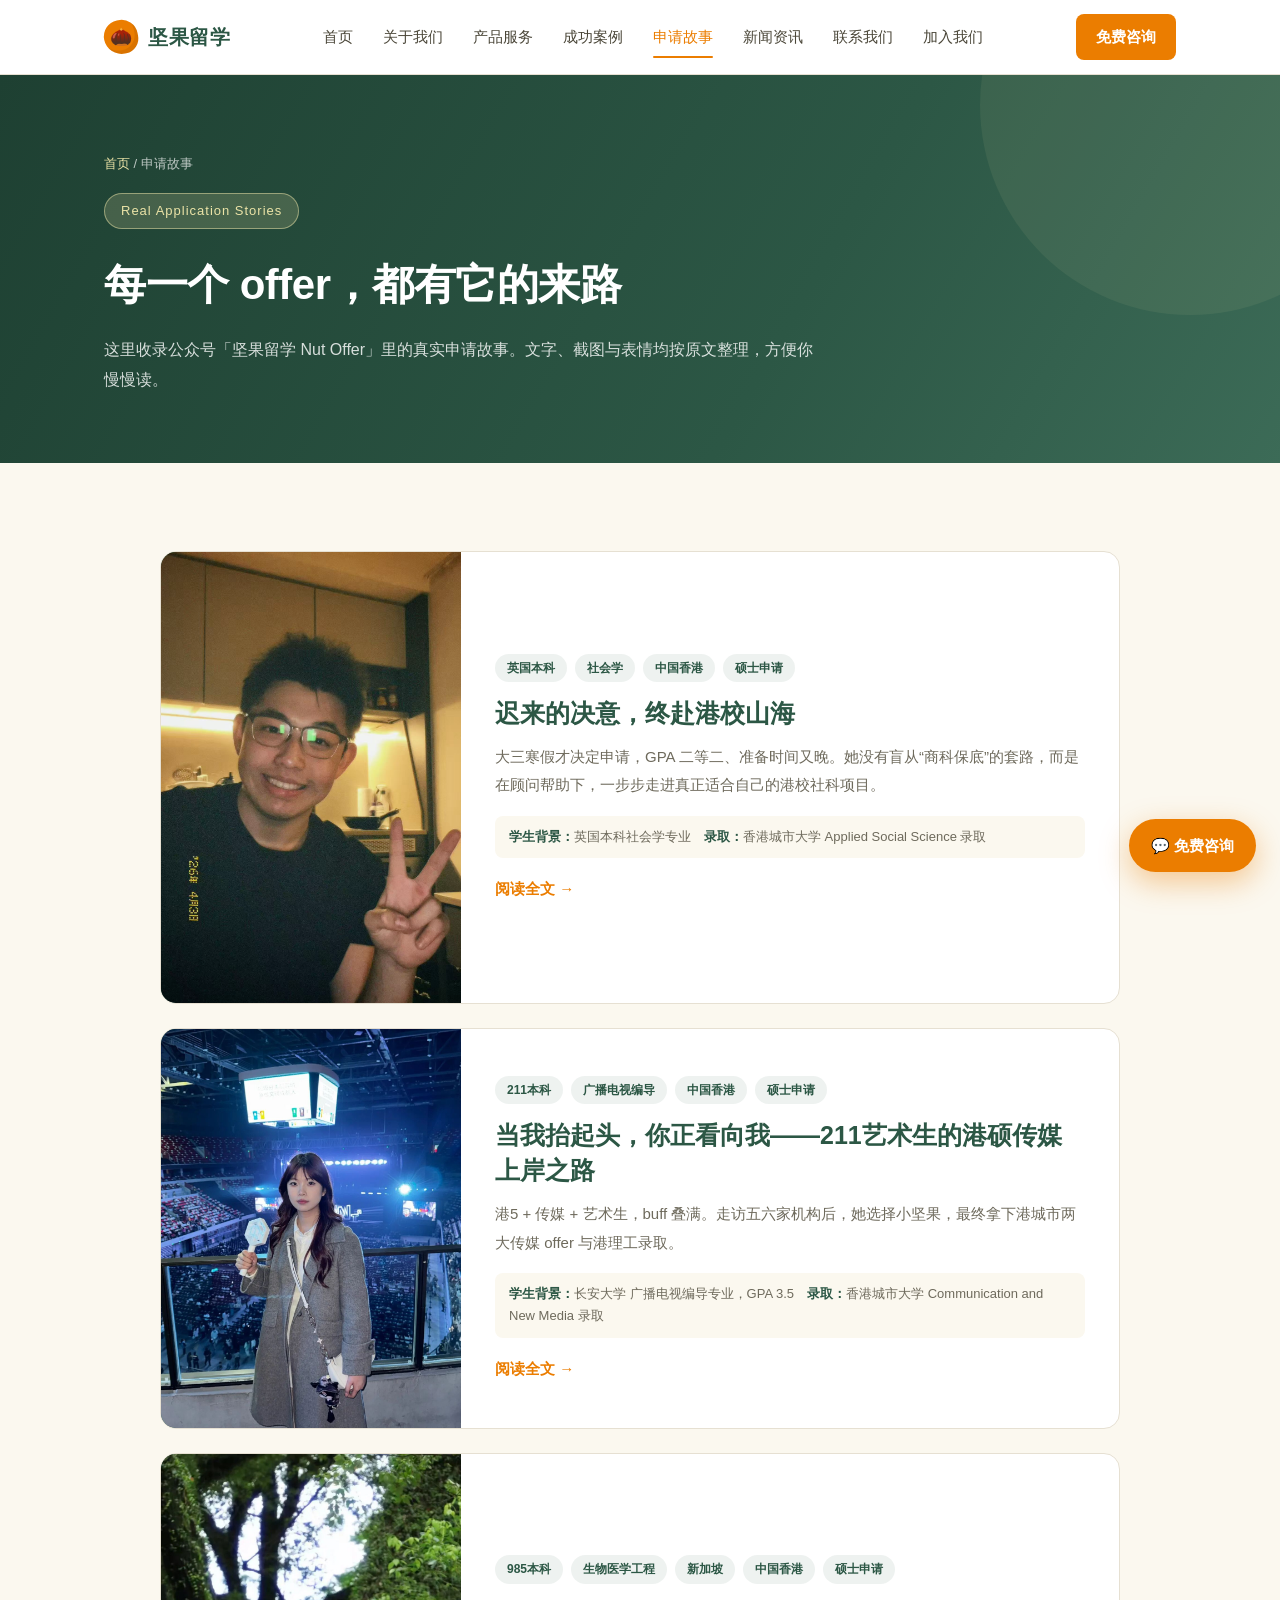
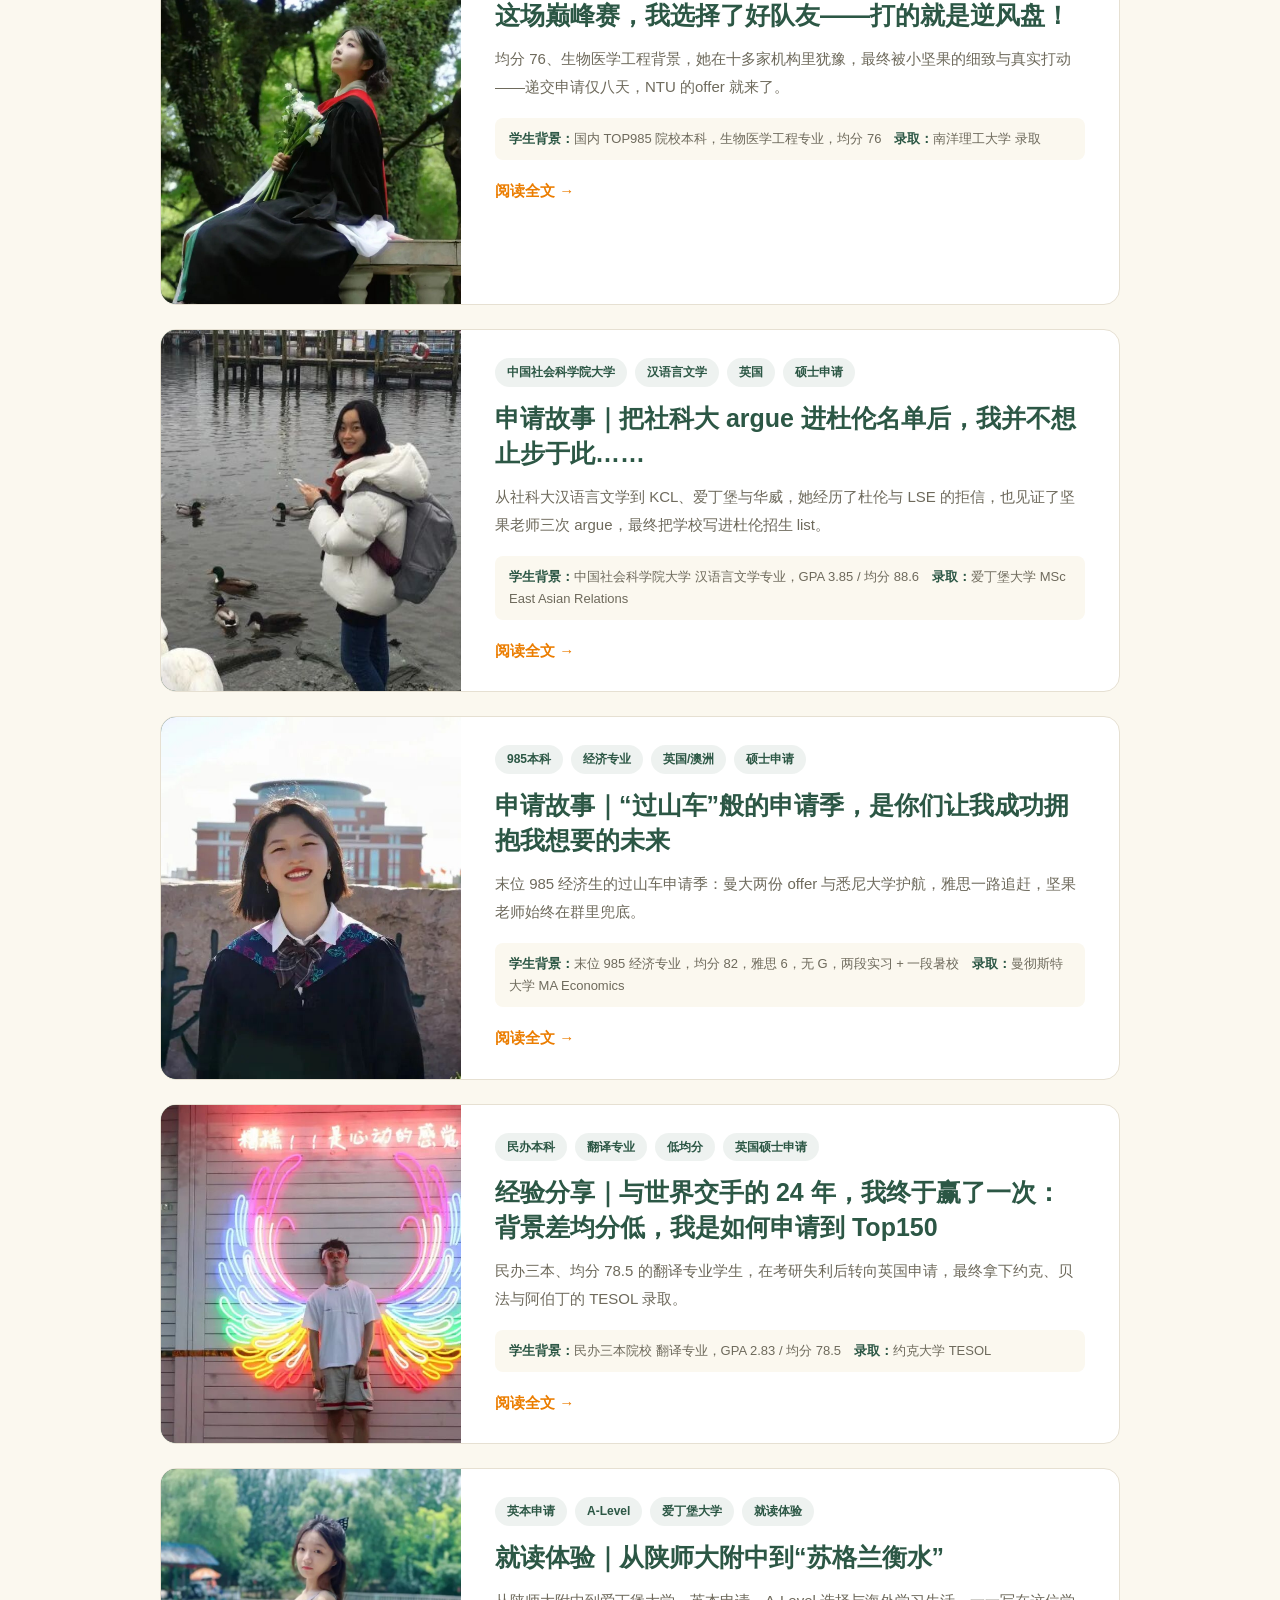
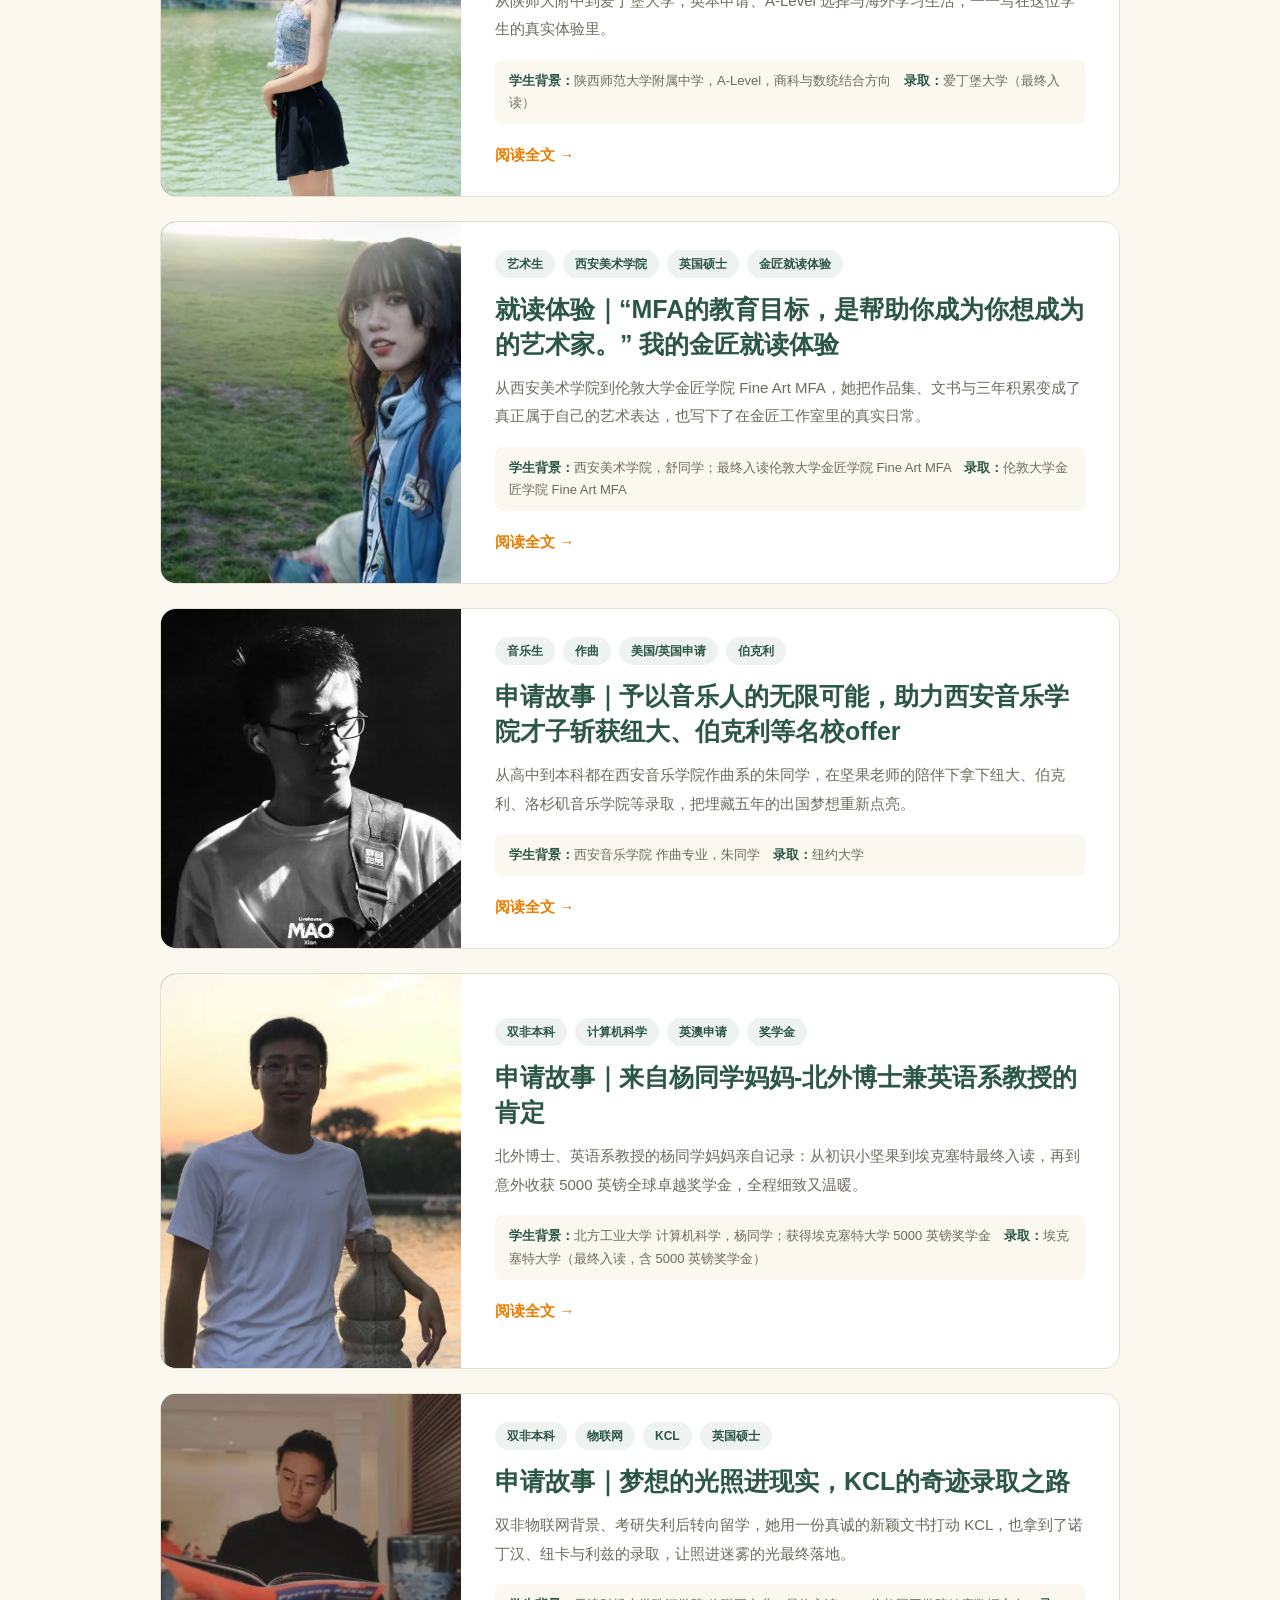
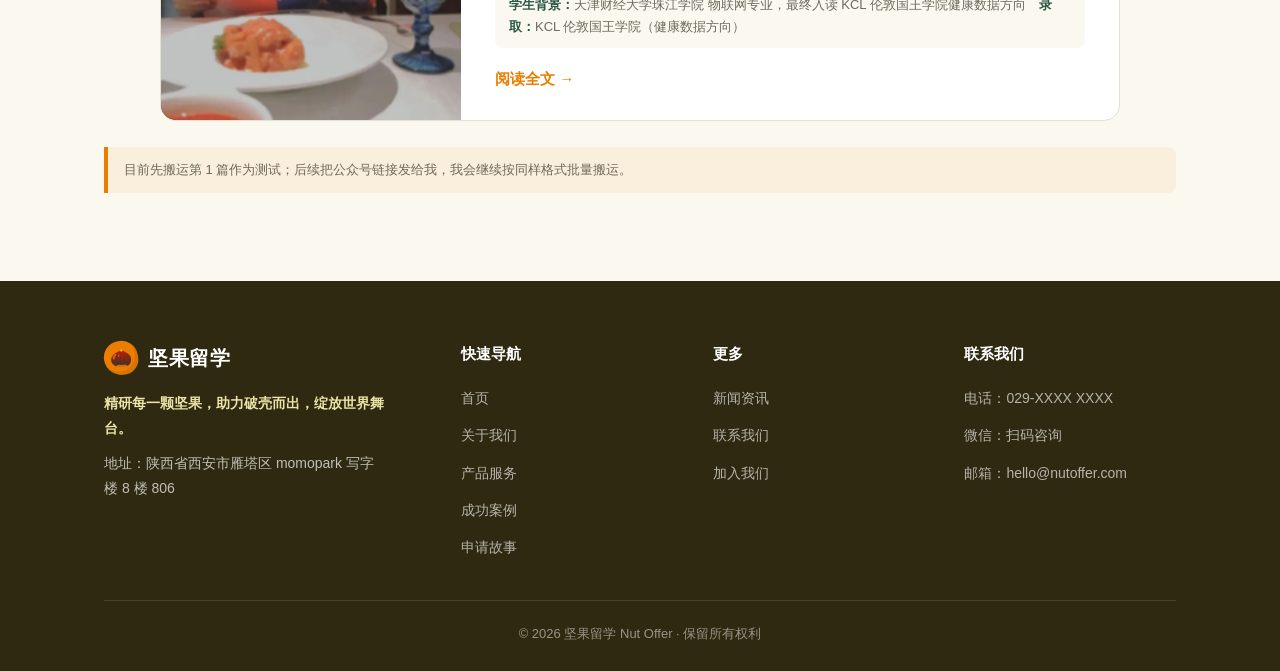
==== stories.html @ 813d14d1 "初始化坚果留学官网：11篇故事素材与完整站点" ====
<!DOCTYPE html>
<html lang="zh-CN">
<head>
<meta charset="UTF-8">
<meta name="viewport" content="width=device-width, initial-scale=1.0">
<title>申请故事 — 坚果留学</title>
<link rel="stylesheet" href="assets/css/style.css">
<script src="assets/js/components.js"></script>
<script src="assets/js/data.js"></script>
<script src="assets/js/main.js"></script>
</head>
<body>

<div id="site-header"></div>

<section class="page-hero">
  <div class="wrap">
    <div class="crumb"><a href="index.html">首页</a> / 申请故事</div>
    <span class="hero-tag">Real Application Stories</span>
    <h1>每一个 offer，都有它的来路</h1>
    <p>这里收录公众号「坚果留学 Nut Offer」里的真实申请故事。文字、截图与表情均按原文整理，方便你慢慢读。</p>
  </div>
</section>

<section style="background:var(--cream)">
  <div class="wrap">
    <div class="story-list-grid" data-render="stories"></div>
    <div class="notice">目前先搬运第 1 篇作为测试；后续把公众号链接发给我，我会继续按同样格式批量搬运。</div>
  </div>
</section>

<div id="site-footer"></div>

</body>
</html>
---- assets/css/style.css ----
/* ============================================================
   坚果留学 Nut Offer — 全站共享样式
   设计系统来自 PROJECT_BRIEF.md，勿随意改色值
   ============================================================ */
:root{
  --orange:#EB7D00;
  --orange-dark:#C96800;
  --green:#2C5745;
  --green-deep:#1E4032;
  --vanilla:#EBE3A7;
  --brown:#2E2910;
  --cream:#FBF8EF;
  --white:#FFFFFF;
  --ink:#2E2910;
  --muted:#6E6A5C;
  --line:#E6E0D2;
  --radius-card:16px;
  --radius-btn:8px;
}
*{margin:0;padding:0;box-sizing:border-box}
html{scroll-behavior:smooth}
body{
  font-family:"PingFang SC","Microsoft YaHei","Hiragino Sans GB",-apple-system,BlinkMacSystemFont,"Segoe UI",sans-serif;
  color:var(--ink);background:var(--white);line-height:1.7;-webkit-font-smoothing:antialiased;
}
img{display:block;max-width:100%}
a{text-decoration:none;color:inherit}
ul{list-style:none}
.wrap{max-width:1120px;margin:0 auto;padding:0 24px}
section{padding:88px 0}

/* ---------- 通用按钮 ---------- */
.btn{
  display:inline-flex;align-items:center;justify-content:center;gap:8px;
  background:var(--orange);color:#fff;padding:12px 24px;border-radius:var(--radius-btn);
  font-size:15px;font-weight:700;border:none;cursor:pointer;
  transition:transform .2s,background .2s;
}
.btn:hover{background:var(--orange-dark);transform:translateY(-2px)}
.btn-sm{padding:10px 20px;font-size:14px}
.btn-ghost{
  display:inline-flex;align-items:center;justify-content:center;
  border:1.5px solid rgba(255,255,255,.7);color:#fff;
  padding:12px 26px;border-radius:var(--radius-btn);font-size:15px;font-weight:600;
  transition:background .2s;
}
.btn-ghost:hover{background:rgba(255,255,255,.12)}
.btn-green{background:var(--green)}
.btn-green:hover{background:var(--green-deep)}
.btn-outline-green{border:1.5px solid var(--green);color:var(--green);background:transparent}
.btn-outline-green:hover{background:var(--green);color:#fff}

/* ---------- 顶部导航 ---------- */
.nav{
  position:sticky;top:0;z-index:50;background:rgba(255,255,255,.96);
  backdrop-filter:blur(10px);border-bottom:1px solid var(--line);
}
.nav-inner{display:flex;align-items:center;justify-content:space-between;height:74px}
.logo{display:flex;align-items:center;gap:10px;font-size:20px;font-weight:800;letter-spacing:.5px;color:var(--green)}
.logo-mark{
  width:34px;height:34px;border-radius:50% 50% 46% 54%;background:var(--orange);
  display:flex;align-items:center;justify-content:center;color:#fff;font-size:18px;
  transform:rotate(-12deg);box-shadow:inset -3px -4px 0 rgba(0,0,0,.08);
}
.logo-mark span{transform:rotate(12deg)}
.menu{display:flex;gap:30px;align-items:center}
.menu a{font-size:15px;color:#4A4638;font-weight:500;transition:color .2s;position:relative}
.menu a:hover,.menu a.active{color:var(--orange)}
.menu a.active::after{
  content:"";position:absolute;left:0;right:0;bottom:-8px;height:2px;background:var(--orange);border-radius:2px;
}
.nav .btn{padding:10px 20px}
.menu-toggle{display:none;background:none;border:none;font-size:26px;color:var(--green);cursor:pointer}

/* ---------- 首页 Hero ---------- */
.hero{position:relative;min-height:560px;display:flex;align-items:center;overflow:hidden}
.hero-bg{position:absolute;inset:0;width:100%;height:100%;object-fit:cover;object-position:center 42%}
.hero-overlay{position:absolute;inset:0;background:linear-gradient(90deg,rgba(30,64,50,.94) 0%,rgba(44,87,69,.82) 48%,rgba(44,87,69,.35) 100%)}
.hero-inner{position:relative;z-index:2;padding:90px 0 100px;color:#fff}
.hero-tag{
  display:inline-block;background:rgba(235,227,167,.18);border:1px solid rgba(235,227,167,.5);
  color:var(--vanilla);padding:6px 16px;border-radius:30px;font-size:13px;letter-spacing:1px;margin-bottom:24px;
}
.hero h1{font-size:52px;line-height:1.25;font-weight:800;letter-spacing:-1px;margin-bottom:20px}
.hero h1 .hl{color:var(--orange);position:relative;white-space:nowrap}
.hero h1 .hl::after{content:"";position:absolute;left:0;right:0;bottom:2px;height:8px;background:rgba(235,125,0,.35);border-radius:4px;z-index:-1}
.hero-desc{font-size:17px;color:rgba(255,255,255,.88);max-width:560px;margin-bottom:34px;line-height:1.9}
.hero-btns{display:flex;gap:14px;flex-wrap:wrap}

/* ---------- 内页 Banner ---------- */
.page-hero{
  position:relative;color:#fff;padding:78px 0 68px;overflow:hidden;
  background:linear-gradient(120deg,var(--green-deep) 0%,var(--green) 62%,#3C6B57 100%);
}
.page-hero::after{
  content:"";position:absolute;width:420px;height:420px;border-radius:50%;
  background:rgba(235,227,167,.07);right:-120px;top:-180px;
}
.page-hero .wrap{position:relative;z-index:2}
.crumb{font-size:13px;color:rgba(255,255,255,.7);margin-bottom:18px}
.crumb a{color:var(--vanilla)}
.page-hero h1{font-size:42px;font-weight:800;letter-spacing:-.5px;margin-bottom:14px}
.page-hero p{font-size:16px;color:rgba(255,255,255,.82);max-width:720px;line-height:1.9}
.page-hero .hero-tag{margin-bottom:20px}

/* ---------- 数据条 ---------- */
.stats{background:var(--orange);color:#fff}
.stats-grid{display:grid;grid-template-columns:repeat(4,1fr)}
.stat{padding:34px 20px;text-align:center;border-right:1px solid rgba(255,255,255,.25)}
.stat:last-child{border-right:none}
.stat-num{font-size:38px;font-weight:800;line-height:1.1;letter-spacing:-1px}
.stat-num small{font-size:20px;font-weight:600}
.stat-label{font-size:14px;color:rgba(255,255,255,.9);margin-top:8px}

/* ---------- 区块标题 ---------- */
.sec-head{text-align:center;margin-bottom:52px}
.sec-kicker{color:var(--orange);font-size:13px;font-weight:800;letter-spacing:3px;text-transform:uppercase;margin-bottom:12px}
.sec-title{font-size:34px;font-weight:800;color:var(--green);letter-spacing:-.5px}
.sec-sub{color:var(--muted);font-size:15px;margin-top:12px}

/* ---------- 服务卡片 ---------- */
.services{background:var(--cream)}
.svc-grid{display:grid;grid-template-columns:repeat(4,1fr);gap:22px}
.svc-card{
  background:#fff;border-radius:var(--radius-card);padding:34px 26px 30px;border:1px solid var(--line);
  transition:transform .25s,box-shadow .25s,border-color .25s;position:relative;overflow:hidden;
}
.svc-card::before{content:"";position:absolute;top:0;left:0;right:0;height:4px;background:var(--orange);transform:scaleX(0);transform-origin:left;transition:transform .3s}
.svc-card:hover{transform:translateY(-6px);box-shadow:0 18px 40px rgba(46,41,16,.08);border-color:transparent}
.svc-card:hover::before{transform:scaleX(1)}
.svc-icon{width:56px;height:56px;border-radius:14px;background:rgba(235,125,0,.1);color:var(--orange);display:flex;align-items:center;justify-content:center;font-size:27px;margin-bottom:20px}
.svc-card:nth-child(2) .svc-icon,.svc-card:nth-child(4) .svc-icon{background:rgba(44,87,69,.1);color:var(--green)}
.svc-card h3{font-size:19px;margin-bottom:12px;color:var(--green)}
.svc-card p{font-size:14px;color:var(--muted);line-height:1.8}
.svc-card .more{display:inline-block;margin-top:18px;color:var(--orange);font-size:14px;font-weight:700}

/* ---------- 为什么选择 ---------- */
.why{background:var(--green);color:#fff}
.why .sec-title{color:#fff}
.why .sec-sub{color:rgba(255,255,255,.7)}
.why-grid{display:grid;grid-template-columns:1fr 1fr;gap:60px;align-items:center}
.why-visual{position:relative}
.why-visual img{border-radius:18px;width:100%;height:420px;object-fit:cover}
.why-badge{position:absolute;bottom:-20px;right:-20px;background:var(--orange);color:#fff;border-radius:14px;padding:20px 26px;box-shadow:0 16px 36px rgba(0,0,0,.18)}
.why-badge b{display:block;font-size:30px;line-height:1}
.why-badge span{font-size:13px;color:rgba(255,255,255,.9)}
.why-list{display:grid;gap:18px}
.why-item{display:flex;gap:16px;align-items:flex-start;padding-bottom:18px;border-bottom:1px solid rgba(255,255,255,.14)}
.why-item:last-child{border-bottom:none}
.why-check{flex:none;width:28px;height:28px;border-radius:50%;background:rgba(235,227,167,.18);color:var(--vanilla);display:flex;align-items:center;justify-content:center;font-size:14px;margin-top:2px}
.why-item h4{font-size:17px;margin-bottom:4px}
.why-item p{font-size:14px;color:rgba(255,255,255,.72)}

/* ---------- 案例卡片 ---------- */
.cases{background:#fff}
.case-grid{display:grid;grid-template-columns:repeat(3,1fr);gap:24px}
.case-card{border-radius:var(--radius-card);overflow:hidden;border:1px solid var(--line);background:#fff;transition:transform .25s,box-shadow .25s}
.case-card:hover{transform:translateY(-5px);box-shadow:0 16px 36px rgba(46,41,16,.09)}
.case-img{height:210px;object-fit:cover;width:100%}
.case-body{padding:24px}
.case-tags{display:flex;gap:8px;flex-wrap:wrap;margin-bottom:12px}
.tag{background:rgba(44,87,69,.08);color:var(--green);font-size:12px;padding:4px 12px;border-radius:20px;font-weight:600}
.tag.orange{background:rgba(235,125,0,.12);color:var(--orange)}
.case-body h3{font-size:18px;margin-bottom:10px;color:var(--green)}
.case-body p{font-size:14px;color:var(--muted);line-height:1.8}
.case-offer{margin-top:16px;padding-top:14px;border-top:1px dashed var(--line);font-size:13px;color:var(--orange);font-weight:700}
.story-home-card h3 a{color:inherit;text-decoration:none}
.story-home-card h3 a:hover{color:var(--orange)}

/* ---------- 服务流程 ---------- */
.flow{background:var(--cream)}
.flow-grid{display:grid;grid-template-columns:repeat(6,1fr);gap:12px;position:relative}
.flow-step{text-align:center;position:relative;padding:0 4px}
.flow-step:not(:last-child)::after{content:"";position:absolute;top:26px;left:calc(50% + 30px);width:calc(100% - 60px);border-top:2px dashed rgba(44,87,69,.3)}
.flow-num{width:52px;height:52px;margin:0 auto 16px;border-radius:50%;background:var(--green);color:#fff;display:flex;align-items:center;justify-content:center;font-size:17px;font-weight:800;position:relative;z-index:2;border:4px solid var(--cream)}
.flow-step:nth-child(even) .flow-num{background:var(--orange)}
.flow-step h4{font-size:15px;color:var(--green);margin-bottom:6px}
.flow-step p{font-size:12px;color:var(--muted);line-height:1.6}

/* ---------- 团队 ---------- */
.team{background:#fff}
.team-grid{display:grid;grid-template-columns:repeat(3,1fr);gap:22px}
.member{display:flex;gap:16px;padding:20px;border:1px solid var(--line);border-radius:14px;background:var(--cream)}
.member img{width:78px;height:78px;border-radius:50%;object-fit:cover;flex:none;border:3px solid #fff;box-shadow:0 4px 12px rgba(0,0,0,.08)}
.member h4{font-size:16px;color:var(--green);display:flex;align-items:center;gap:8px;flex-wrap:wrap}
.member-badge{font-size:11px;font-weight:700;padding:2px 9px;border-radius:10px;background:rgba(235,125,0,.12);color:var(--orange)}
.member .role{font-size:12px;color:var(--orange);font-weight:700;margin:2px 0 8px}
.member p{font-size:13px;color:var(--muted);line-height:1.7}
.member .avatar{
  width:78px;height:78px;border-radius:50%;flex:none;display:flex;align-items:center;justify-content:center;
  background:var(--green);color:#fff;font-size:22px;font-weight:800;border:3px solid #fff;
}
.notice{background:rgba(235,125,0,.08);border-left:4px solid var(--orange);color:var(--muted);font-size:13px;padding:12px 16px;border-radius:0 8px 8px 0;margin-top:26px}

/* ---------- 联系 ---------- */
.contact{background:var(--orange);color:#fff;position:relative;overflow:hidden}
.contact::before{content:"";position:absolute;width:420px;height:420px;border-radius:50%;background:rgba(255,255,255,.07);right:-120px;top:-160px}
.contact::after{content:"";position:absolute;width:300px;height:300px;border-radius:50%;background:rgba(255,255,255,.06);left:-100px;bottom:-180px}
.contact-inner{position:relative;z-index:2;display:grid;grid-template-columns:1fr 1fr;gap:60px;align-items:center}
.contact .sec-kicker{color:var(--vanilla)}
.contact .sec-title{color:#fff;font-size:36px}
.contact-lead{color:rgba(255,255,255,.9);font-size:16px;margin:14px 0 30px;line-height:1.9}
.contact-list{display:grid;gap:16px}
.contact-row{display:flex;align-items:center;gap:16px;background:rgba(255,255,255,.12);border:1px solid rgba(255,255,255,.2);padding:16px 20px;border-radius:12px}
.contact-row .ci{width:36px;height:36px;border-radius:50%;background:rgba(255,255,255,.2);display:flex;align-items:center;justify-content:center;font-size:17px;flex:none}
.contact-row .cl{font-size:12px;color:rgba(255,255,255,.8)}
.contact-row .cv{font-size:16px;font-weight:700}
.qr-card{background:#fff;border-radius:20px;padding:28px;text-align:center;box-shadow:0 20px 50px rgba(0,0,0,.15);max-width:300px;margin:0 auto;width:100%}
.qr-box{width:190px;height:190px;margin:0 auto 16px;background:#fff;border:1px solid #eee;border-radius:8px;padding:8px}
.qr-title{font-size:16px;color:var(--green);font-weight:800}
.qr-sub{font-size:13px;color:var(--muted);margin-top:4px}

/* ---------- 页脚 ---------- */
.footer{background:var(--brown);color:rgba(255,255,255,.7);padding:60px 0 26px}
.footer-grid{display:grid;grid-template-columns:1.5fr 1fr 1fr 1fr;gap:40px;margin-bottom:40px}
.footer-brand .logo{color:#fff;margin-bottom:16px}
.footer-brand p{font-size:14px;line-height:1.8;max-width:280px}
.footer h5{color:#fff;font-size:15px;margin-bottom:18px}
.footer ul{display:grid;gap:10px}
.footer ul a{font-size:14px;color:rgba(255,255,255,.65);transition:color .2s}
.footer ul a:hover{color:var(--orange)}
.footer-bottom{border-top:1px solid rgba(255,255,255,.12);padding-top:22px;text-align:center;font-size:13px;color:rgba(255,255,255,.5)}
.footer-slogan{color:var(--vanilla);font-weight:600}

/* ---------- 悬浮咨询 ---------- */
.float-cta{
  position:fixed;right:24px;bottom:28px;z-index:60;background:var(--orange);color:#fff;border-radius:30px;
  padding:14px 22px;font-size:15px;font-weight:700;box-shadow:0 10px 30px rgba(235,125,0,.4);
  display:flex;align-items:center;gap:8px;transition:transform .2s;
}
.float-cta:hover{transform:translateY(-3px)}

/* ============================================================
   内页通用组件
   ============================================================ */
.split{display:grid;grid-template-columns:1fr 1fr;gap:60px;align-items:center}
.prose h3{font-size:22px;color:var(--green);margin:28px 0 12px}
.prose h3:first-child{margin-top:0}
.prose p{font-size:15px;color:var(--muted);line-height:2;margin-bottom:14px}
.prose ul{margin:10px 0 16px}
.prose li{font-size:15px;color:var(--muted);line-height:2;padding-left:22px;position:relative}
.prose li::before{content:"✓";position:absolute;left:0;color:var(--orange);font-weight:800}
.value-grid{display:grid;grid-template-columns:repeat(3,1fr);gap:20px}
.value-card{background:#fff;border:1px solid var(--line);border-radius:var(--radius-card);padding:28px;text-align:center}
.value-card .v-icon{font-size:30px;margin-bottom:12px}
.value-card h4{color:var(--green);font-size:17px;margin-bottom:8px}
.value-card p{font-size:13px;color:var(--muted)}
.center-cta{text-align:center;margin-top:50px}

/* 服务详情页 */
.service-detail{display:grid;grid-template-columns:1fr 1fr;gap:50px;align-items:center;padding:46px 0;border-bottom:1px solid var(--line)}
.service-detail:last-child{border-bottom:none}
.service-detail:nth-child(even) .sd-visual{order:2}
.sd-visual{background:var(--cream);border-radius:18px;height:260px;display:flex;align-items:center;justify-content:center;font-size:76px}
.sd-body .sd-no{color:var(--orange);font-weight:800;font-size:13px;letter-spacing:2px;margin-bottom:10px}
.sd-body h3{font-size:25px;color:var(--green);margin-bottom:14px}
.sd-body p{font-size:15px;color:var(--muted);line-height:1.9;margin-bottom:12px}
.sd-body ul li{font-size:14px;color:var(--muted);padding-left:20px;position:relative;line-height:2}
.sd-body ul li::before{content:"•";position:absolute;left:2px;color:var(--orange);font-weight:800}

/* FAQ */
.faq{max-width:820px;margin:0 auto}
.faq-item{background:#fff;border:1px solid var(--line);border-radius:12px;margin-bottom:12px;overflow:hidden}
.faq-q{width:100%;text-align:left;background:none;border:none;padding:18px 22px;font-size:16px;font-weight:700;color:var(--green);cursor:pointer;display:flex;justify-content:space-between;align-items:center}
.faq-q span:last-child{color:var(--orange);font-size:20px;transition:transform .2s}
.faq-item.open .faq-q span:last-child{transform:rotate(45deg)}
.faq-a{display:none;padding:0 22px 20px;font-size:14px;color:var(--muted);line-height:1.9}
.faq-item.open .faq-a{display:block}

/* 筛选条 */
.filter-bar{display:flex;flex-wrap:wrap;gap:10px;justify-content:center;margin-bottom:38px}
.filter-btn{background:#fff;border:1px solid var(--line);color:var(--muted);padding:8px 18px;border-radius:30px;font-size:14px;cursor:pointer;transition:all .2s}
.filter-btn:hover{border-color:var(--orange);color:var(--orange)}
.filter-btn.active{background:var(--green);border-color:var(--green);color:#fff}
.filter-hint{text-align:center;font-size:13px;color:var(--muted);margin-top:26px}
.card-hidden{display:none !important}

/* 新闻列表 */
.news-list{display:grid;gap:0;max-width:860px;margin:0 auto}
.news-item{display:grid;grid-template-columns:120px 1fr auto;gap:24px;align-items:center;padding:24px 0;border-bottom:1px solid var(--line)}
.news-item:first-child{border-top:1px solid var(--line)}
.news-date{font-size:13px;color:var(--muted)}
.news-item h3{font-size:18px;color:var(--green);margin-bottom:6px}
.news-item h3 a:hover{color:var(--orange)}
.news-item p{font-size:14px;color:var(--muted)}
.news-cat{font-size:12px;padding:4px 12px;border-radius:20px;background:rgba(235,125,0,.12);color:var(--orange);font-weight:700;white-space:nowrap}

/* 文章详情 */
.article{max-width:820px;margin:0 auto}
.article-meta{color:var(--muted);font-size:14px;margin-bottom:26px;padding-bottom:18px;border-bottom:1px solid var(--line)}
.article-meta .news-cat{margin-right:12px}
.article-body p{font-size:16px;color:#4A4638;line-height:2;margin-bottom:20px}
.article-body h2{font-size:22px;color:var(--green);margin:32px 0 14px}
.article-body blockquote{border-left:4px solid var(--orange);background:var(--cream);padding:18px 22px;margin:24px 0;color:var(--muted);border-radius:0 10px 10px 0}
.article-back{display:inline-block;margin-top:34px;color:var(--orange);font-weight:700}

/* 招聘岗位 */
.job-list{display:grid;gap:18px;max-width:900px;margin:0 auto}
.job-card{background:#fff;border:1px solid var(--line);border-radius:var(--radius-card);padding:26px 28px}
.job-head{display:flex;justify-content:space-between;align-items:center;gap:16px;margin-bottom:10px}
.job-head h3{font-size:20px;color:var(--green)}
.job-tags{display:flex;gap:8px;flex-wrap:wrap}
.job-card p{font-size:14px;color:var(--muted);line-height:1.9;margin:6px 0}
.job-card .job-apply{margin-top:16px;font-size:14px;color:var(--orange);font-weight:700}

/* ---------- 申请故事 ---------- */
.stories{background:#fff}
.stories.featured{background:var(--cream)}
.stories.featured .sec-head{text-align:left;margin-bottom:34px}
.story-card{
  display:grid;grid-template-columns:300px 1fr;background:#fff;border:1px solid var(--line);
  border-radius:var(--radius-card);overflow:hidden;transition:transform .25s,box-shadow .25s;
}
.story-card:hover{transform:translateY(-4px);box-shadow:0 18px 40px rgba(46,41,16,.09)}
.story-cover{display:block;height:100%;min-height:260px;overflow:hidden;background:var(--green)}
.story-cover img{width:100%;height:100%;object-fit:cover;object-position:top center;transition:transform .4s}
.story-card:hover .story-cover img{transform:scale(1.03)}
.story-card-body{padding:28px 34px;display:flex;flex-direction:column;justify-content:center}
.story-card-body .story-tags{margin-bottom:14px}
.story-card h3{font-size:25px;line-height:1.4;color:var(--green);margin-bottom:12px}
.story-card h3 a:hover{color:var(--orange)}
.story-excerpt{font-size:15px;color:var(--muted);line-height:1.9;margin-bottom:16px}
.story-mini-bg{font-size:13px;color:var(--muted);background:var(--cream);border-radius:8px;padding:10px 14px;margin-bottom:18px}
.story-mini-bg strong{color:var(--green)}
.story-more{color:var(--orange);font-weight:800;font-size:15px;align-self:flex-start}
.story-list-grid{display:grid;gap:24px;max-width:960px;margin:0 auto}

/* 申请故事详情 */
.story-wrap{max-width:880px;margin:0 auto}
.story-detail-head{text-align:center;margin-bottom:34px}
.story-detail-head h1{font-size:38px;line-height:1.4;color:var(--green);margin-bottom:14px}
.story-source{font-size:14px;color:var(--muted);margin-bottom:16px}
.story-source a{color:var(--orange);font-weight:700}
.story-detail-head .story-tags{justify-content:center}
.story-tags{display:flex;gap:8px;flex-wrap:wrap}
.story-bg-card{
  display:grid;grid-template-columns:1fr 1.5fr;gap:30px;background:var(--cream);
  border-left:4px solid var(--orange);border-radius:14px;padding:26px 30px;margin-bottom:44px;
}
.story-bg-card h4{font-size:15px;color:var(--green);margin-bottom:10px}
.story-bg-card p,.story-bg-card li{font-size:14px;color:var(--muted);line-height:1.9}
.story-bg-card li{padding-left:18px;position:relative}
.story-bg-card li::before{content:"✓";position:absolute;left:0;color:var(--orange);font-weight:800}
.story-body{max-width:677px;margin:0 auto;font-size:17px;line-height:1.8;color:#3e3e3e;letter-spacing:.3px;font-family:"PingFang SC","Microsoft YaHei UI","Microsoft YaHei",system-ui,-apple-system,"Helvetica Neue",Arial,sans-serif}
.story-body p{margin:0 0 20px}
.story-body h2{font-size:21px;color:var(--green);margin:34px 0 16px;padding:0;border:none}
.story-body h3{font-size:19px;color:var(--orange);margin:28px 0 14px}
.story-figure{margin:26px 0;text-align:center}
.story-figure img{display:block;width:auto;max-width:100%;height:auto;margin:0 auto}
.story-end{text-align:center;margin-top:54px;padding-top:28px;border-top:1px solid var(--line)}
.story-end p{font-size:13px;color:var(--muted);margin-bottom:20px;line-height:1.8}

/* ---------- 响应式 ---------- */
@media(max-width:980px){
  .svc-grid{grid-template-columns:repeat(2,1fr)}
  .case-grid{grid-template-columns:repeat(2,1fr)}
  .team-grid{grid-template-columns:repeat(2,1fr)}
  .flow-grid{grid-template-columns:repeat(3,1fr);gap:28px 12px}
  .flow-step:not(:last-child)::after{display:none}
  .value-grid{grid-template-columns:repeat(2,1fr)}
  .service-detail,.split{grid-template-columns:1fr;gap:28px}
  .service-detail:nth-child(even) .sd-visual{order:0}
  .footer-grid{grid-template-columns:1fr 1fr;gap:30px}
}
@media(max-width:760px){
  .menu-toggle{display:block}
  .menu{display:none;position:absolute;top:74px;left:0;right:0;background:#fff;flex-direction:column;align-items:stretch;padding:10px 24px 20px;gap:0;border-bottom:1px solid var(--line);box-shadow:0 12px 24px rgba(0,0,0,.06)}
  .menu.open{display:flex}
  .menu a{padding:13px 0;border-bottom:1px solid var(--line);font-size:15px}
  .menu a.active::after{display:none}
  .nav .btn{display:none}
  .hero{min-height:520px}
  .hero-inner{padding:76px 0 84px}
  .hero h1{font-size:36px}
  .hero-desc{font-size:15px}
  .stats-grid{grid-template-columns:repeat(2,1fr)}
  .stat{border-bottom:1px solid rgba(255,255,255,.25)}
  .stat:nth-child(2n){border-right:none}
  .stat-num{font-size:30px}
  section{padding:64px 0}
  .sec-title{font-size:27px}
  .page-hero h1{font-size:31px}
  .page-hero{padding:58px 0 50px}
  .svc-grid,.case-grid,.team-grid,.why-grid,.contact-inner,.value-grid{grid-template-columns:1fr}
  .why-visual img{height:280px}
  .why-badge{right:12px}
  .flow-grid{grid-template-columns:repeat(2,1fr)}
  .footer-grid{grid-template-columns:1fr 1fr;gap:30px}
  .float-cta{right:16px;bottom:18px;padding:12px 18px;font-size:14px}
  .news-item{grid-template-columns:1fr;gap:6px}
  .news-cat{justify-self:start}
  .sd-visual{height:200px}
  .story-card{grid-template-columns:1fr}
  .story-cover{height:220px;min-height:0}
  .story-card-body{padding:24px}
  .story-card h3{font-size:21px}
  .story-detail-head h1{font-size:27px}
  .story-bg-card{grid-template-columns:1fr;gap:18px;padding:20px}
  .story-body{font-size:16px}
}
@media(max-width:420px){
  .hero h1{font-size:31px}
  .svc-grid{gap:14px}
  .flow-grid{grid-template-columns:1fr 1fr}
  .footer-grid{grid-template-columns:1fr}
}
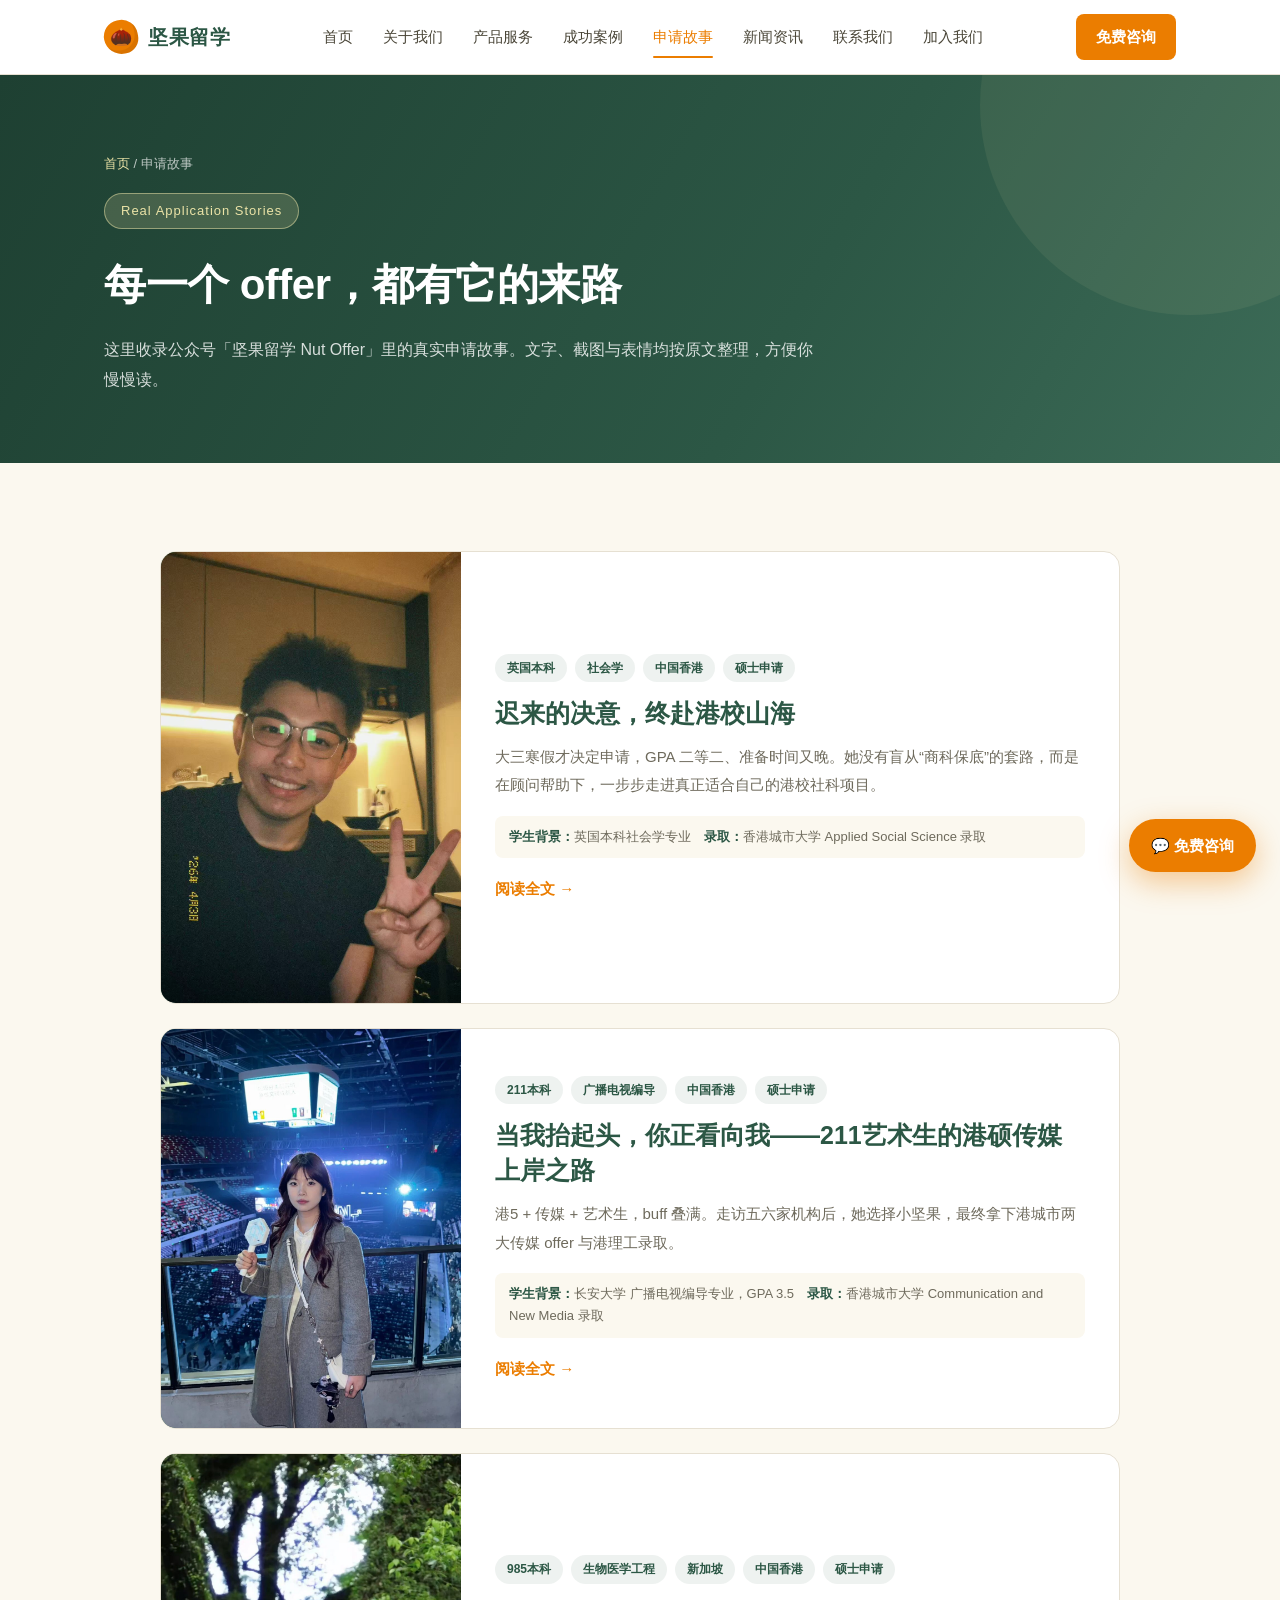
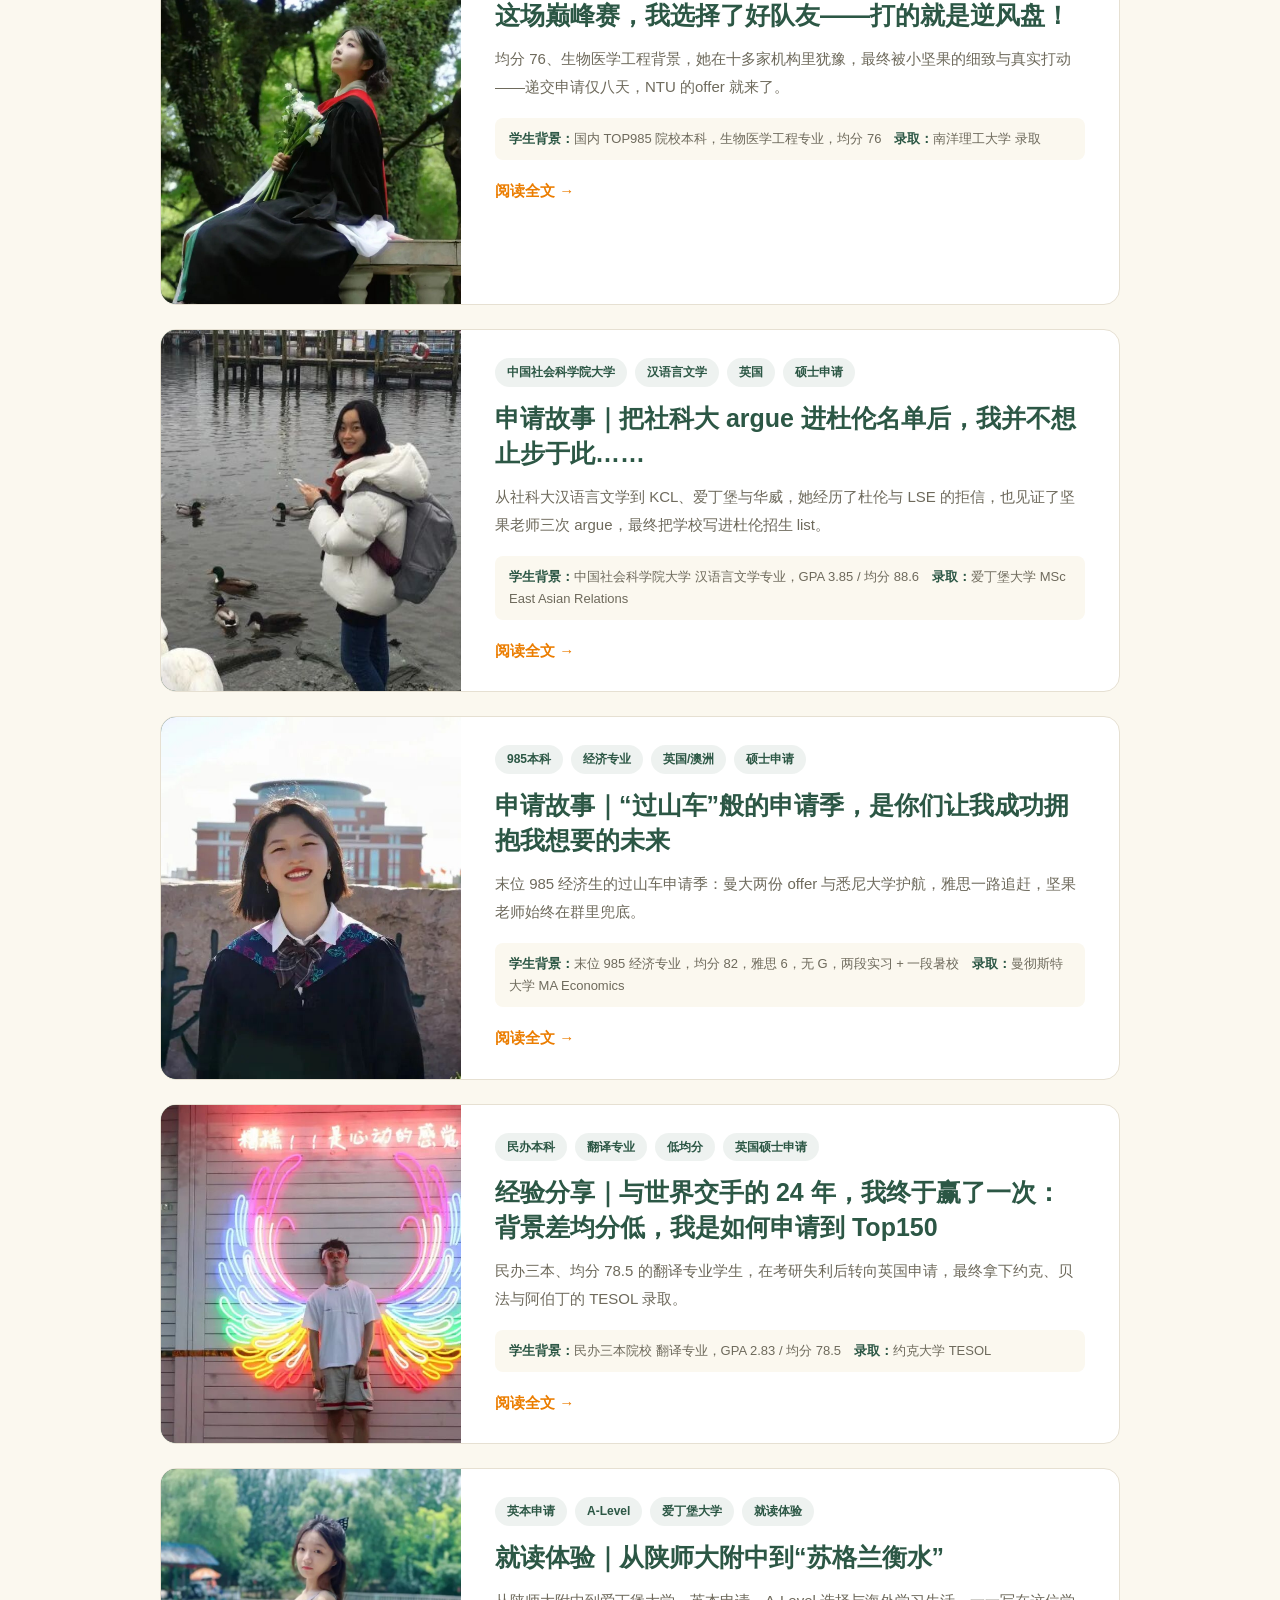
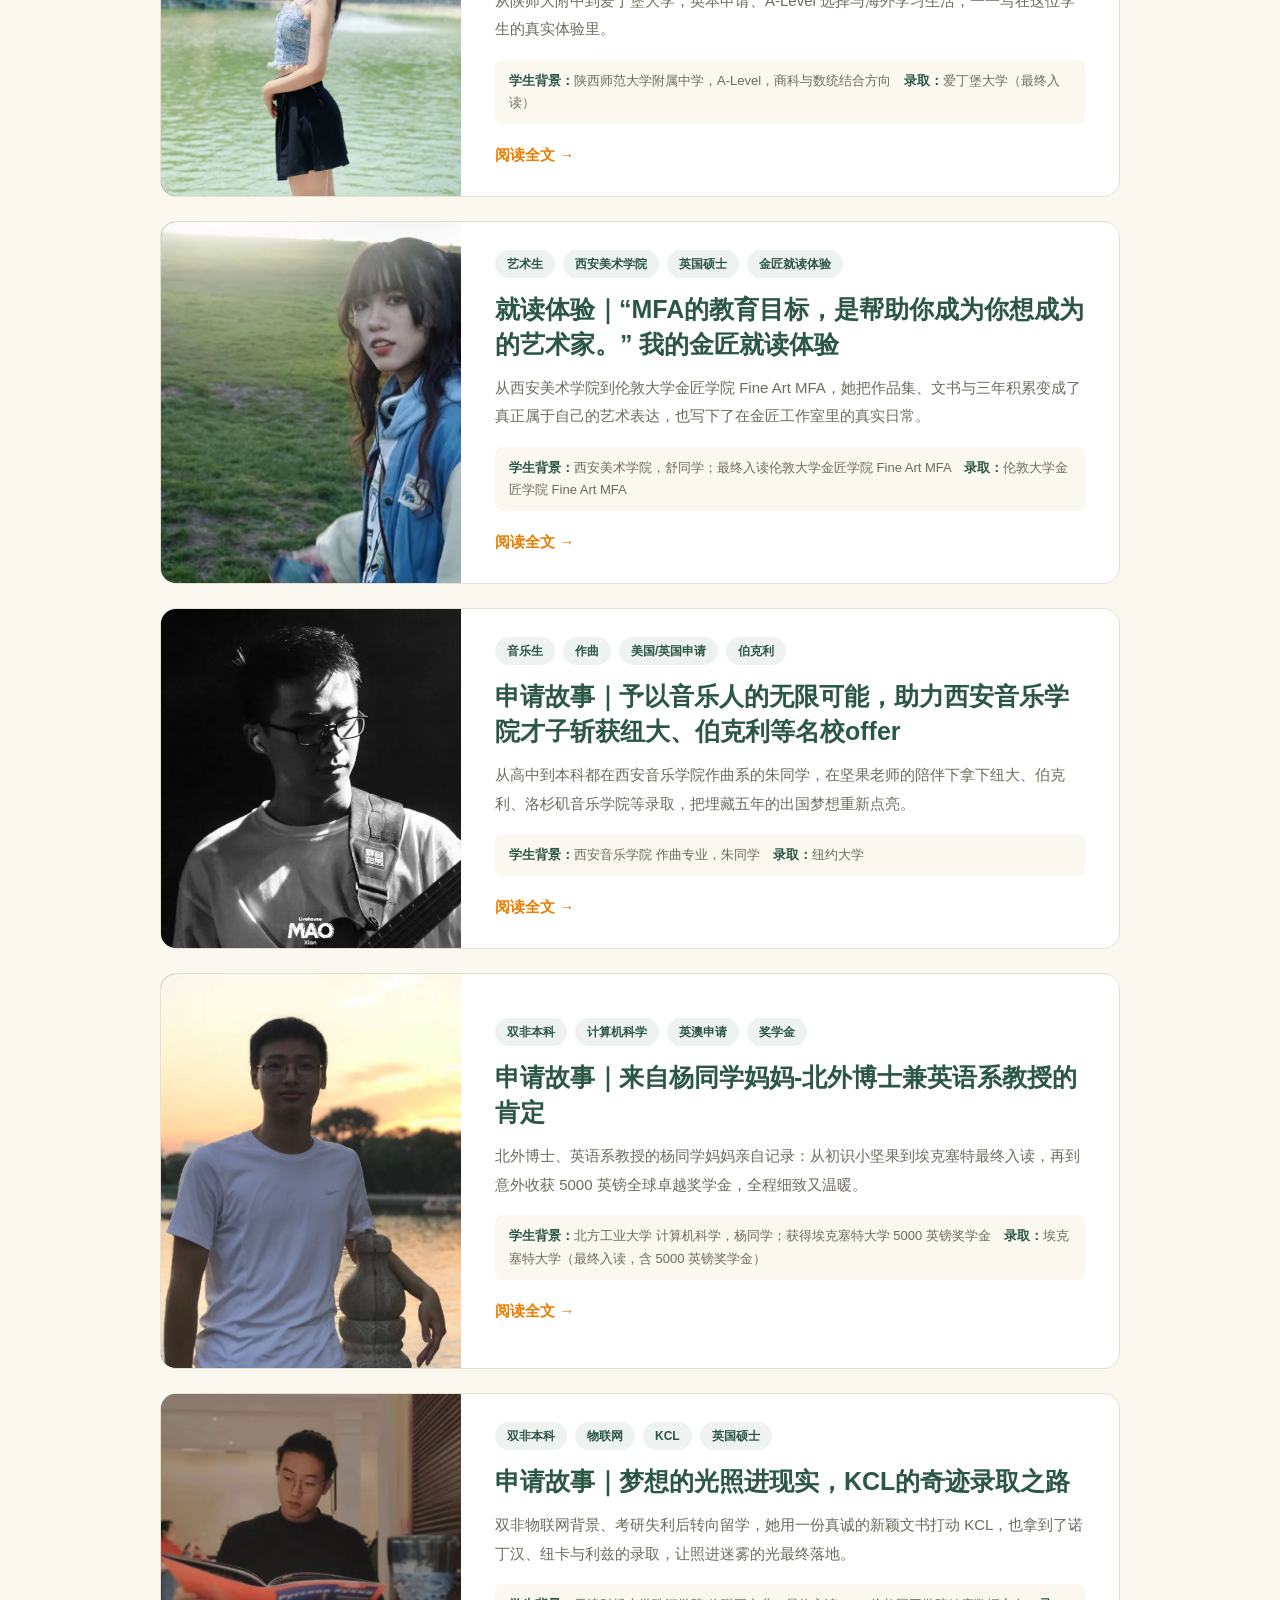
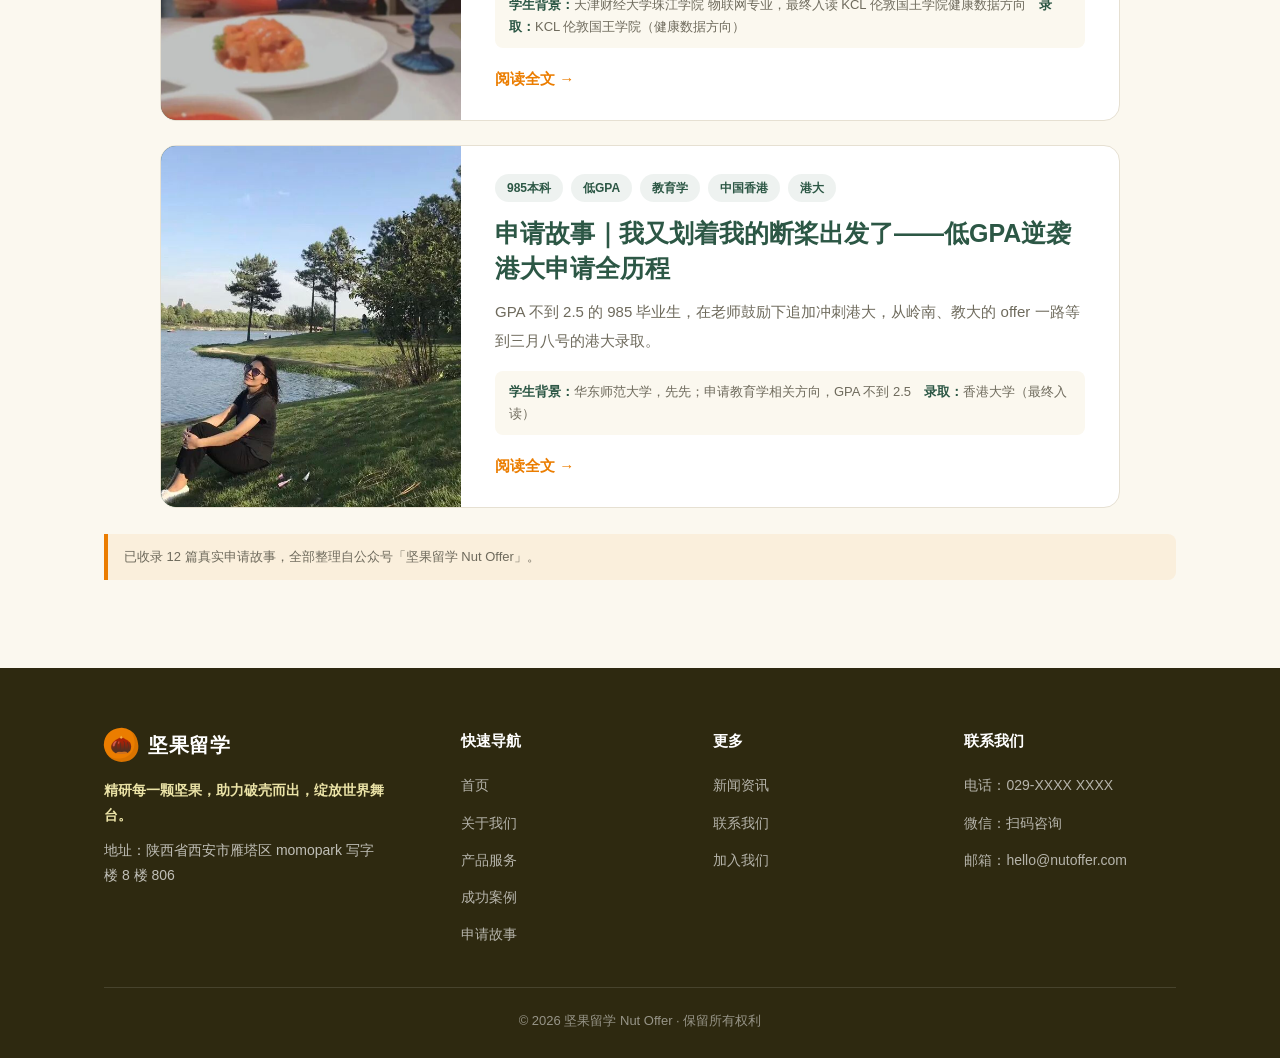
==== commit c38c11e9: "新增第12篇申请故事：低GPA逆袭港大" ====
--- a/stories.html
+++ b/stories.html
@@ -1,35 +1,35 @@
-<!DOCTYPE html>
-<html lang="zh-CN">
-<head>
-<meta charset="UTF-8">
-<meta name="viewport" content="width=device-width, initial-scale=1.0">
-<title>申请故事 — 坚果留学</title>
-<link rel="stylesheet" href="assets/css/style.css">
-<script src="assets/js/components.js"></script>
-<script src="assets/js/data.js"></script>
-<script src="assets/js/main.js"></script>
-</head>
-<body>
-
-<div id="site-header"></div>
-
-<section class="page-hero">
-  <div class="wrap">
-    <div class="crumb"><a href="index.html">首页</a> / 申请故事</div>
-    <span class="hero-tag">Real Application Stories</span>
-    <h1>每一个 offer，都有它的来路</h1>
-    <p>这里收录公众号「坚果留学 Nut Offer」里的真实申请故事。文字、截图与表情均按原文整理，方便你慢慢读。</p>
-  </div>
-</section>
-
-<section style="background:var(--cream)">
-  <div class="wrap">
-    <div class="story-list-grid" data-render="stories"></div>
-    <div class="notice">目前先搬运第 1 篇作为测试；后续把公众号链接发给我，我会继续按同样格式批量搬运。</div>
-  </div>
-</section>
-
-<div id="site-footer"></div>
-
-</body>
-</html>
+<!DOCTYPE html>
+<html lang="zh-CN">
+<head>
+<meta charset="UTF-8">
+<meta name="viewport" content="width=device-width, initial-scale=1.0">
+<title>申请故事 — 坚果留学</title>
+<link rel="stylesheet" href="assets/css/style.css">
+<script src="assets/js/components.js"></script>
+<script src="assets/js/data.js"></script>
+<script src="assets/js/main.js"></script>
+</head>
+<body>
+
+<div id="site-header"></div>
+
+<section class="page-hero">
+  <div class="wrap">
+    <div class="crumb"><a href="index.html">首页</a> / 申请故事</div>
+    <span class="hero-tag">Real Application Stories</span>
+    <h1>每一个 offer，都有它的来路</h1>
+    <p>这里收录公众号「坚果留学 Nut Offer」里的真实申请故事。文字、截图与表情均按原文整理，方便你慢慢读。</p>
+  </div>
+</section>
+
+<section style="background:var(--cream)">
+  <div class="wrap">
+    <div class="story-list-grid" data-render="stories"></div>
+    <div class="notice">已收录 12 篇真实申请故事，全部整理自公众号「坚果留学 Nut Offer」。</div>
+  </div>
+</section>
+
+<div id="site-footer"></div>
+
+</body>
+</html>
